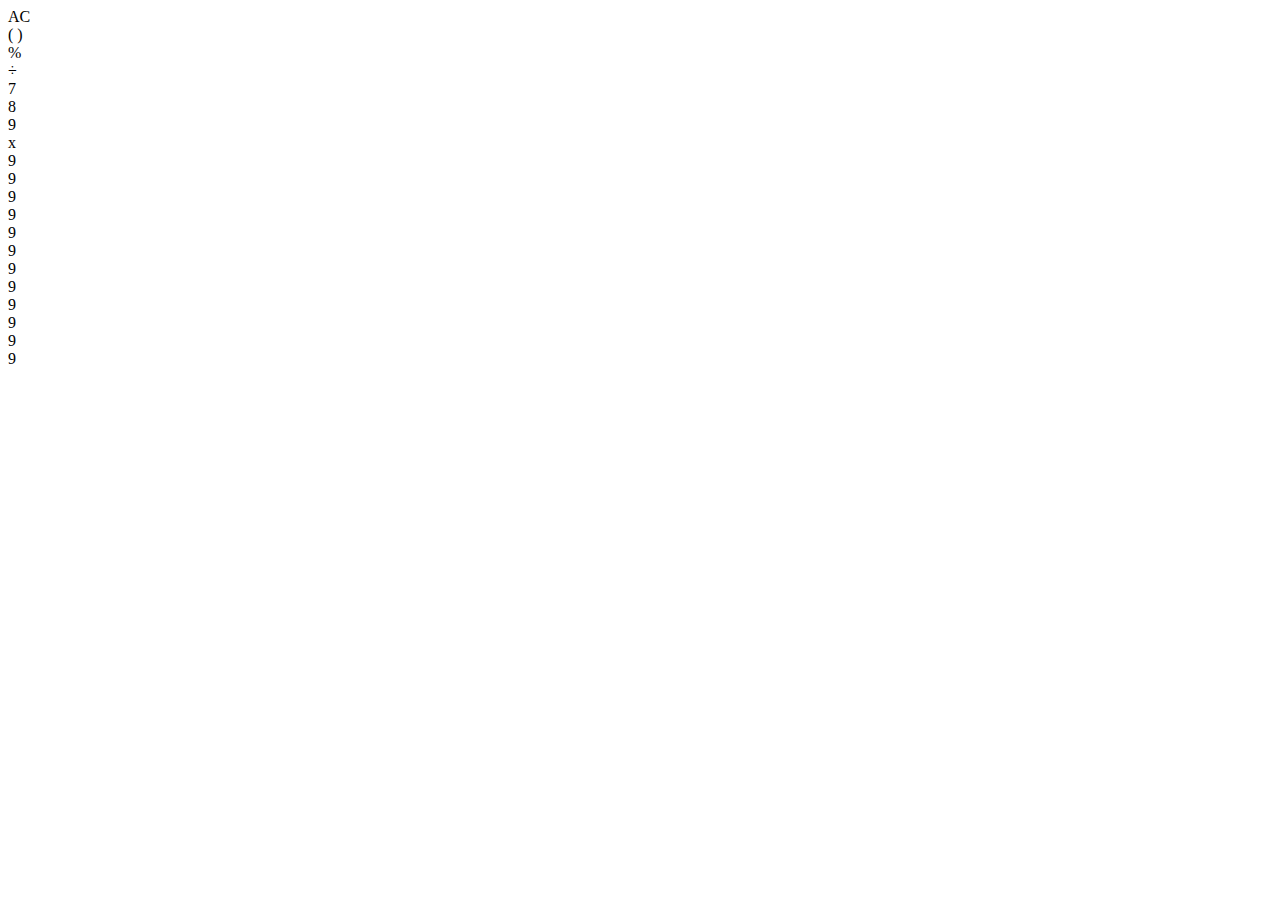
==== Calculator/index.html @ 83838cd2 "Calcualtor" ====
<!DOCTYPE html>
<html lang="en">
<head>
    <meta charset="UTF-8">
    <meta name="viewport" content="width=device-width, initial-scale=1.0">
    <title>Calculator using HTML, CSS Javascript</title>
    <link href="style.css" rel="stylesheet" type="text/css">
</head>
<body>
  <div class="app">
    <div class="calculator">
      <div class="display">
        <div class="content">
            <div class="input">

            </div>
            <div class="output"></div>
        </div>
      </div>
      <div class="keys">
        <div data-key="clear" class="key action">
           <span>AC</span>
        </div>

        <div data-key="brackets" class="key action">
            <span>( )</span>
         </div>

         <div data-key="%" class="key action">
            <span>%</span>
         </div>

         <div data-key="/" class="key operator">
            <span>÷</span>
         </div>

         <div data-key="7" class="key">
            <span>7</span>
         </div>

         <div data-key="8" class="key">
            <span>8</span>
         </div>

         <div data-key="9" class="key">
            <span>9</span>
         </div>

         <div data-key="*" class="key operator">
            <span>x</span>
         </div>

         <div data-key="9" class="key">
            <span>9</span>
         </div>

         <div data-key="9" class="key">
            <span>9</span>
         </div>

         <div data-key="9" class="key">
            <span>9</span>
         </div>

         <div data-key="9" class="key">
            <span>9</span>
         </div>

         <div data-key="9" class="key">
            <span>9</span>
         </div>

         <div data-key="9" class="key">
            <span>9</span>
         </div>

         <div data-key="9" class="key">
            <span>9</span>
         </div>

         <div data-key="9" class="key">
            <span>9</span>
         </div>

         <div data-key="9" class="key">
            <span>9</span>
         </div>

         <div data-key="9" class="key">
            <span>9</span>
         </div>

         <div data-key="9" class="key">
            <span>9</span>
         </div>

         <div data-key="9" class="key">
            <span>9</span>
         </div>

         


         
      </div>
    </div>
  </div>
    
    <script src="app.js"></script>
</body>
</html>
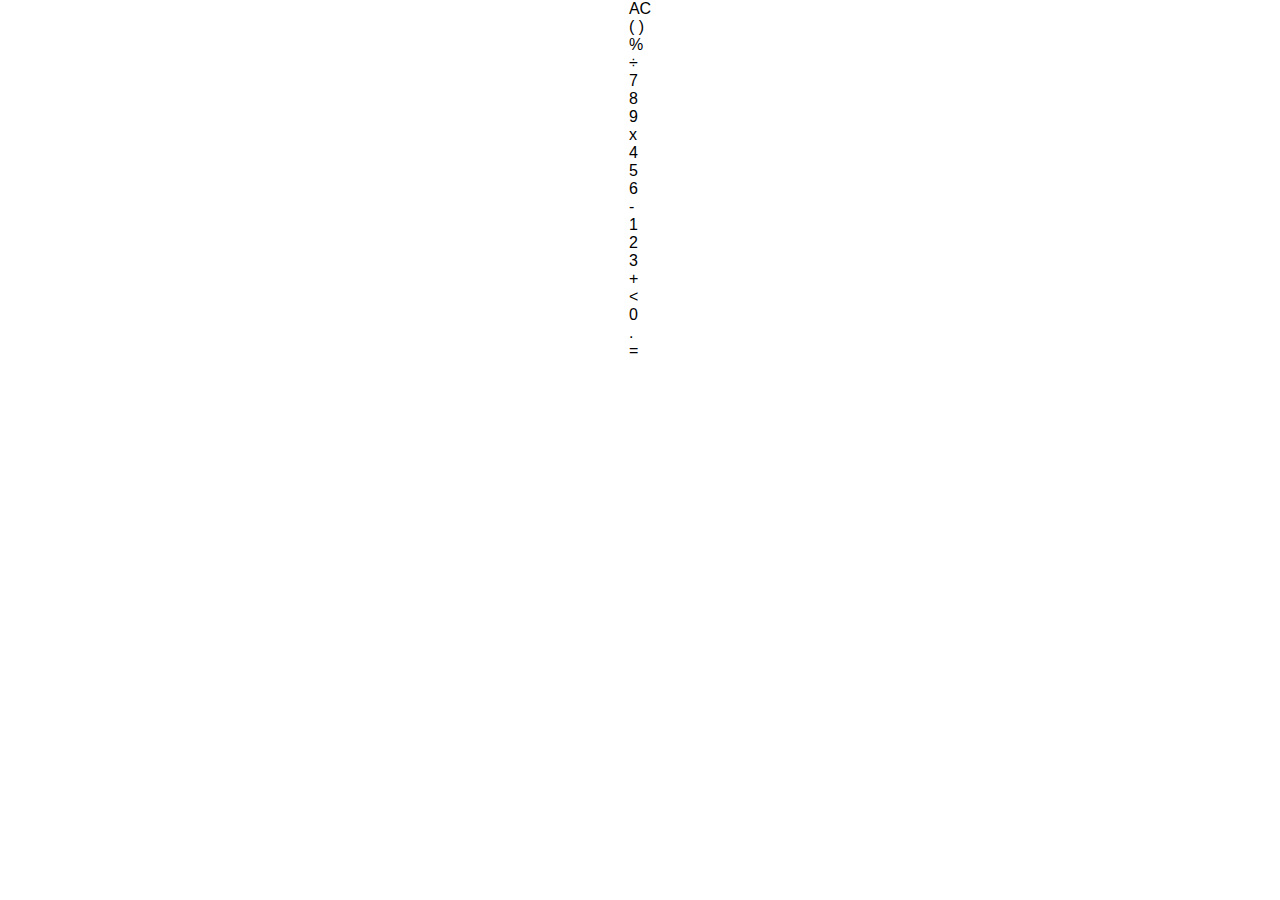
==== commit d316a176: "Calcualtor" ====
--- a/Calculator/index.html
+++ b/Calculator/index.html
@@ -50,52 +50,52 @@
             <span>x</span>
          </div>
 
-         <div data-key="9" class="key">
-            <span>9</span>
+         <div data-key="4" class="key">
+            <span>4</span>
          </div>
 
-         <div data-key="9" class="key">
-            <span>9</span>
+         <div data-key="5" class="key">
+            <span>5</span>
          </div>
 
-         <div data-key="9" class="key">
-            <span>9</span>
+         <div data-key="6" class="key">
+            <span>6</span>
          </div>
 
-         <div data-key="9" class="key">
-            <span>9</span>
+         <div data-key="-" class="key operator">
+            <span>-</span>
          </div>
 
-         <div data-key="9" class="key">
-            <span>9</span>
+         <div data-key="1" class="key">
+            <span>1</span>
          </div>
 
-         <div data-key="9" class="key">
-            <span>9</span>
+         <div data-key="2" class="key">
+            <span>2</span>
          </div>
 
-         <div data-key="9" class="key">
-            <span>9</span>
+         <div data-key="3" class="key">
+            <span>3</span>
          </div>
 
-         <div data-key="9" class="key">
-            <span>9</span>
+         <div data-key="+" class="key operator">
+            <span>+</span>
          </div>
 
-         <div data-key="9" class="key">
-            <span>9</span>
+         <div data-key="backspace" class="key action">
+            <span>&lt;</span>
          </div>
 
-         <div data-key="9" class="key">
-            <span>9</span>
+         <div data-key="0" class="key">
+            <span>0</span>
          </div>
 
-         <div data-key="9" class="key">
-            <span>9</span>
+         <div data-key="." class="key">
+            <span>.</span>
          </div>
 
-         <div data-key="9" class="key">
-            <span>9</span>
+         <div data-key="=" class="key operator">
+            <span>=</span>
          </div>
 
          
--- a/Calculator/style.css
+++ b/Calculator/style.css
@@ -0,0 +1,12 @@
+*{
+    margin: 0;
+    padding: 0;
+    box-sizing: border-box;
+    font-family: sans-serif;
+}
+
+.app{
+   display: flex;
+   justify-content: center;
+   align-items: center; 
+}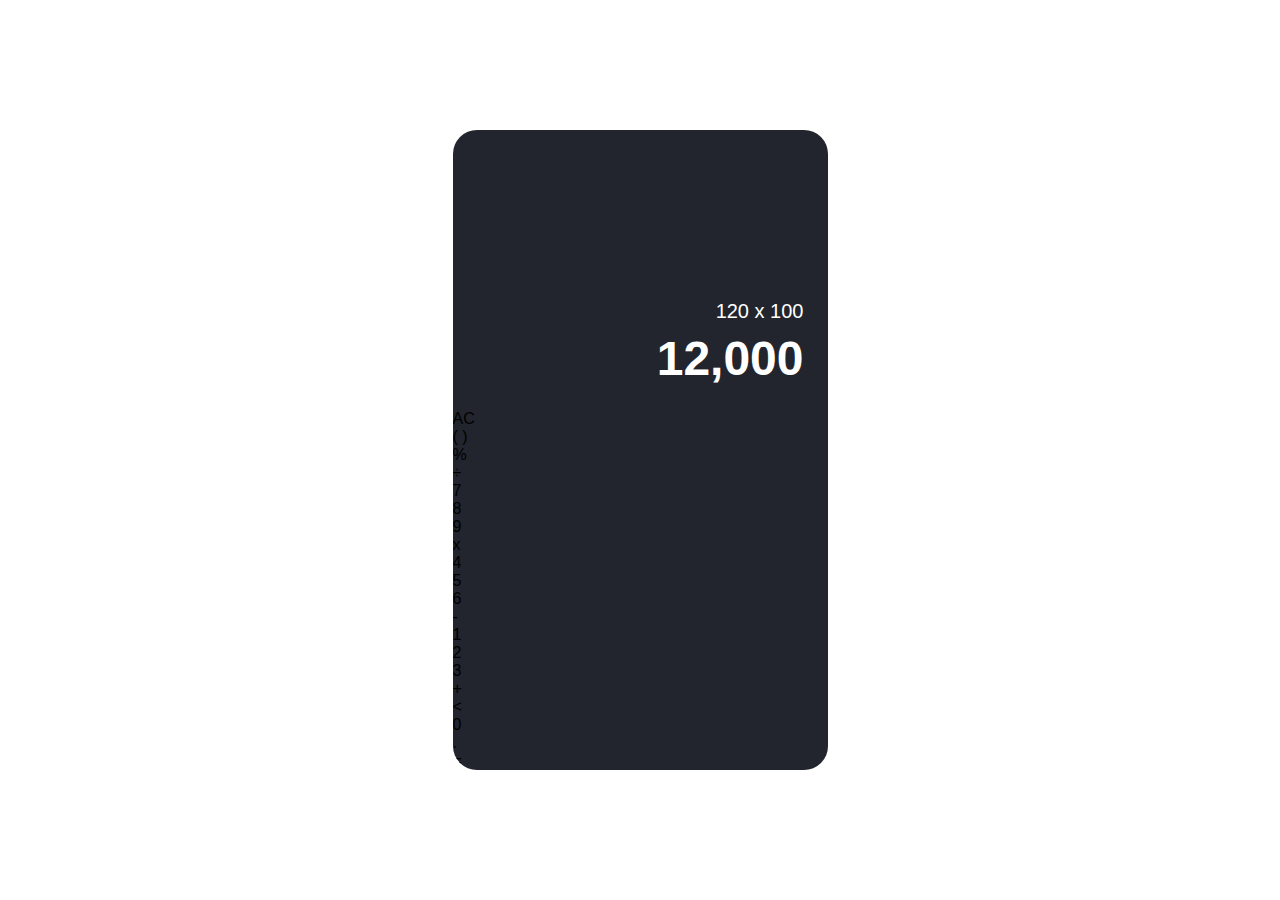
==== commit 5b121d70: "Calcualtor" ====
--- a/Calculator/index.html
+++ b/Calculator/index.html
@@ -11,10 +11,11 @@
     <div class="calculator">
       <div class="display">
         <div class="content">
-            <div class="input">
-
+            <div class="input">120
+              <span class="operator">x</span>
+              100
             </div>
-            <div class="output"></div>
+            <div class="output">12,000</div>
         </div>
       </div>
       <div class="keys">
--- a/Calculator/style.css
+++ b/Calculator/style.css
@@ -9,4 +9,45 @@
    display: flex;
    justify-content: center;
    align-items: center; 
+   height: 100vh;
+}
+
+.calculator{
+    background-color: #22252D;
+    width: 100%;
+    max-width: 375px;
+    min-height: 640px;
+    display: flex;
+    flex-direction: column;
+    border-radius: 1.5rem;
+    overflow: hidden;
+
+
+}
+
+.display{
+    min-height: 200px;
+    padding: 1.5rem;
+    display: flex;
+    justify-content: flex-end;
+    align-items: flex-end;
+    color: white;
+    text-align: right;
+    flex: 1 1 0%;
+
+}
+
+.display .input{
+    font-size: 1.25rem;
+    margin-bottom: 0.5rem;
+
+}
+
+.display .output{
+    font-size: 3rem;
+    font-weight: 700;
+    width: 100%;
+    max-width: 100%;
+    overflow: auto;
+
 }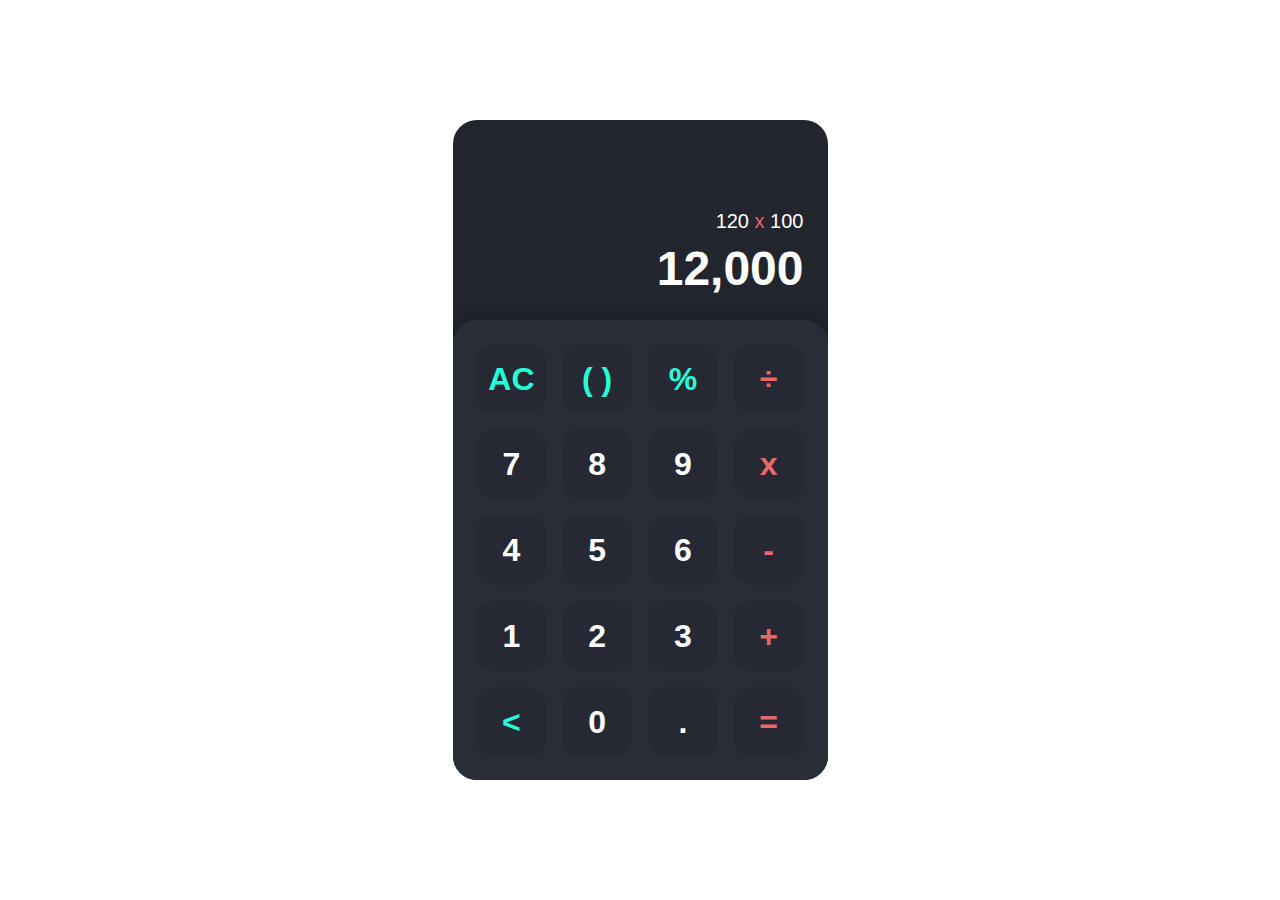
==== commit 6a895eae: "Calcualtor" ====
--- a/Calculator/index.html
+++ b/Calculator/index.html
@@ -27,7 +27,7 @@
             <span>( )</span>
          </div>
 
-         <div data-key="%" class="key action">
+         <div data-key="percent" class="key action">
             <span>%</span>
          </div>
 
--- a/Calculator/style.css
+++ b/Calculator/style.css
@@ -50,4 +50,61 @@
     max-width: 100%;
     overflow: auto;
 
-}+}
+
+.display .operator{
+    color: #EB6666;
+}
+
+.display .brackets
+.display .percent{
+    color: #26FED7;
+}
+
+.keys{
+    background-color:#292D36;
+    padding: 1.5rem;
+    border-radius: 1.5rem 1.5rem 0 0;
+    display: grid;
+    grid-template-columns: repeat(4, 1fr);
+    grid-template-rows: repeat(5, 1fr);
+    grid-gap: 1rem;
+    box-shadow: 0px -2px 16px rgba(0, 0, 0, 0.2);
+}
+
+.keys .key{
+    position: relative;
+    cursor: pointer;
+    display: block;
+    height: 0;
+    padding-top: 100%;
+    background-color: #262933;
+    border-radius: 1rem;
+    transition: 0.2s;
+    user-select: none;
+}
+
+.keys .key span{
+    position: absolute;
+    top: 50%;
+    left: 50%;
+    transform: translate(-50% , -50%);
+    font-size: 2rem;
+    font-weight: 700;
+    color: #fff;
+}
+
+.keys .key:hover{
+  box-shadow: inset 0px 0px 8px rgba(0, 0, 0, 0.2);
+}
+
+.keys .key.operator span{
+    color: #EB6666;
+} 
+
+.keys .key.action span{
+    color: #26FED7;
+}
+
+
+
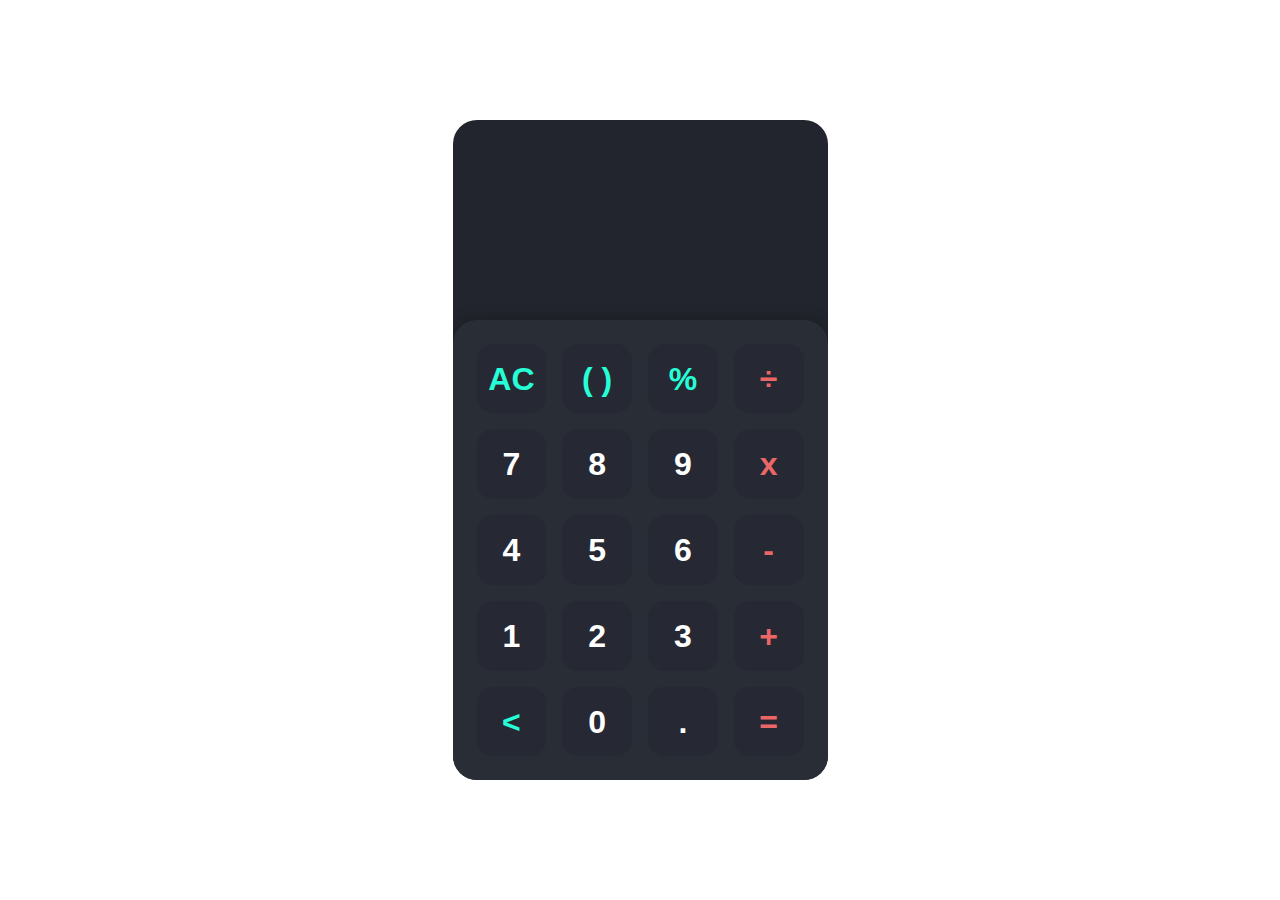
==== commit 82019a29: "Calcualtor" ====
--- a/Calculator/index.html
+++ b/Calculator/index.html
@@ -1,112 +1,104 @@
 <!DOCTYPE html>
 <html lang="en">
-<head>
-    <meta charset="UTF-8">
-    <meta name="viewport" content="width=device-width, initial-scale=1.0">
+  <head>
+    <meta charset="UTF-8" />
+    <meta name="viewport" content="width=device-width, initial-scale=1.0" />
     <title>Calculator using HTML, CSS Javascript</title>
-    <link href="style.css" rel="stylesheet" type="text/css">
-</head>
-<body>
-  <div class="app">
-    <div class="calculator">
-      <div class="display">
-        <div class="content">
-            <div class="input">120
-              <span class="operator">x</span>
-              100
-            </div>
-            <div class="output">12,000</div>
+    <link href="style.css" rel="stylesheet" type="text/css" />
+  </head>
+  <body>
+    <div class="app">
+      <div class="calculator">
+        <div class="display">
+          <div class="content">
+            <div class="input"></div>
+            <div class="output"></div>
+          </div>
+        </div>
+        <div class="keys">
+          <div data-key="clear" class="key action">
+            <span>AC</span>
+          </div>
+
+          <div data-key="brackets" class="key action">
+            <span>( )</span>
+          </div>
+
+          <div data-key="%" class="key action">
+            <span>%</span>
+          </div>
+
+          <div data-key="/" class="key operator">
+            <span>÷</span>
+          </div>
+
+          <div data-key="7" class="key">
+            <span>7</span>
+          </div>
+
+          <div data-key="8" class="key">
+            <span>8</span>
+          </div>
+
+          <div data-key="9" class="key">
+            <span>9</span>
+          </div>
+
+          <div data-key="*" class="key operator">
+            <span>x</span>
+          </div>
+
+          <div data-key="4" class="key">
+            <span>4</span>
+          </div>
+
+          <div data-key="5" class="key">
+            <span>5</span>
+          </div>
+
+          <div data-key="6" class="key">
+            <span>6</span>
+          </div>
+
+          <div data-key="-" class="key operator">
+            <span>-</span>
+          </div>
+
+          <div data-key="1" class="key">
+            <span>1</span>
+          </div>
+
+          <div data-key="2" class="key">
+            <span>2</span>
+          </div>
+
+          <div data-key="3" class="key">
+            <span>3</span>
+          </div>
+
+          <div data-key="+" class="key operator">
+            <span>+</span>
+          </div>
+
+          <div data-key="backspace" class="key action">
+            <span>&lt;</span>
+          </div>
+
+          <div data-key="0" class="key">
+            <span>0</span>
+          </div>
+
+          <div data-key="." class="key">
+            <span>.</span>
+          </div>
+
+          <div data-key="=" class="key operator">
+            <span>=</span>
+          </div>
         </div>
       </div>
-      <div class="keys">
-        <div data-key="clear" class="key action">
-           <span>AC</span>
-        </div>
+    </div>
 
-        <div data-key="brackets" class="key action">
-            <span>( )</span>
-         </div>
-
-         <div data-key="percent" class="key action">
-            <span>%</span>
-         </div>
-
-         <div data-key="/" class="key operator">
-            <span>÷</span>
-         </div>
-
-         <div data-key="7" class="key">
-            <span>7</span>
-         </div>
-
-         <div data-key="8" class="key">
-            <span>8</span>
-         </div>
-
-         <div data-key="9" class="key">
-            <span>9</span>
-         </div>
-
-         <div data-key="*" class="key operator">
-            <span>x</span>
-         </div>
-
-         <div data-key="4" class="key">
-            <span>4</span>
-         </div>
-
-         <div data-key="5" class="key">
-            <span>5</span>
-         </div>
-
-         <div data-key="6" class="key">
-            <span>6</span>
-         </div>
-
-         <div data-key="-" class="key operator">
-            <span>-</span>
-         </div>
-
-         <div data-key="1" class="key">
-            <span>1</span>
-         </div>
-
-         <div data-key="2" class="key">
-            <span>2</span>
-         </div>
-
-         <div data-key="3" class="key">
-            <span>3</span>
-         </div>
-
-         <div data-key="+" class="key operator">
-            <span>+</span>
-         </div>
-
-         <div data-key="backspace" class="key action">
-            <span>&lt;</span>
-         </div>
-
-         <div data-key="0" class="key">
-            <span>0</span>
-         </div>
-
-         <div data-key="." class="key">
-            <span>.</span>
-         </div>
-
-         <div data-key="=" class="key operator">
-            <span>=</span>
-         </div>
-
-         
-
-
-         
-      </div>
-    </div>
-  </div>
-    
     <script src="app.js"></script>
-</body>
-</html>+  </body>
+</html>
--- a/Calculator/style.css
+++ b/Calculator/style.css
@@ -1,110 +1,101 @@
-*{
-    margin: 0;
-    padding: 0;
-    box-sizing: border-box;
-    font-family: sans-serif;
+* {
+  margin: 0;
+  padding: 0;
+  box-sizing: border-box;
+  font-family: sans-serif;
 }
 
-.app{
-   display: flex;
-   justify-content: center;
-   align-items: center; 
-   height: 100vh;
+.app {
+  display: flex;
+  justify-content: center;
+  align-items: center;
+  height: 100vh;
 }
 
-.calculator{
-    background-color: #22252D;
-    width: 100%;
-    max-width: 375px;
-    min-height: 640px;
-    display: flex;
-    flex-direction: column;
-    border-radius: 1.5rem;
-    overflow: hidden;
-
-
+.calculator {
+  background-color: #22252d;
+  width: 100%;
+  max-width: 375px;
+  min-height: 640px;
+  display: flex;
+  flex-direction: column;
+  border-radius: 1.5rem;
+  overflow: hidden;
 }
 
-.display{
-    min-height: 200px;
-    padding: 1.5rem;
-    display: flex;
-    justify-content: flex-end;
-    align-items: flex-end;
-    color: white;
-    text-align: right;
-    flex: 1 1 0%;
-
+.display {
+  min-height: 200px;
+  padding: 1.5rem;
+  display: flex;
+  justify-content: flex-end;
+  align-items: flex-end;
+  color: white;
+  text-align: right;
+  flex: 1 1 0%;
 }
 
-.display .input{
-    font-size: 1.25rem;
-    margin-bottom: 0.5rem;
-
+.display .input {
+  font-size: 1.25rem;
+  margin-bottom: 0.5rem;
 }
 
-.display .output{
-    font-size: 3rem;
-    font-weight: 700;
-    width: 100%;
-    max-width: 100%;
-    overflow: auto;
-
+.display .output {
+  font-size: 3rem;
+  font-weight: 700;
+  width: 100%;
+  max-width: 100%;
+  overflow: auto;
 }
 
-.display .operator{
-    color: #EB6666;
+.display .operator {
+  color: #eb6666;
 }
 
-.display .brackets
-.display .percent{
-    color: #26FED7;
+.display .brackets .display .percent {
+  color: #26fed7;
 }
 
-.keys{
-    background-color:#292D36;
-    padding: 1.5rem;
-    border-radius: 1.5rem 1.5rem 0 0;
-    display: grid;
-    grid-template-columns: repeat(4, 1fr);
-    grid-template-rows: repeat(5, 1fr);
-    grid-gap: 1rem;
-    box-shadow: 0px -2px 16px rgba(0, 0, 0, 0.2);
+.keys {
+  background-color: #292d36;
+  padding: 1.5rem;
+  border-radius: 1.5rem 1.5rem 0 0;
+  display: grid;
+  grid-template-columns: repeat(4, 1fr);
+  grid-template-rows: repeat(5, 1fr);
+  grid-gap: 1rem;
+  box-shadow: 0px -2px 16px rgba(0, 0, 0, 0.2);
 }
 
-.keys .key{
-    position: relative;
-    cursor: pointer;
-    display: block;
-    height: 0;
-    padding-top: 100%;
-    background-color: #262933;
-    border-radius: 1rem;
-    transition: 0.2s;
-    user-select: none;
+.keys .key {
+  position: relative;
+  cursor: pointer;
+  display: block;
+  height: 0;
+  padding-top: 100%;
+  background-color: #262933;
+  border-radius: 1rem;
+  transition: 0.2s;
+  user-select: none;
 }
 
-.keys .key span{
-    position: absolute;
-    top: 50%;
-    left: 50%;
-    transform: translate(-50% , -50%);
-    font-size: 2rem;
-    font-weight: 700;
-    color: #fff;
+.keys .key span {
+  position: absolute;
+  top: 50%;
+  left: 50%;
+  transform: translate(-50%, -50%);
+  font-size: 2rem;
+  font-weight: 700;
+  color: #fff;
 }
 
-.keys .key:hover{
+.keys .key:hover {
   box-shadow: inset 0px 0px 8px rgba(0, 0, 0, 0.2);
 }
 
-.keys .key.operator span{
-    color: #EB6666;
-} 
-
-.keys .key.action span{
-    color: #26FED7;
+.keys .key.operator span {
+  color: #eb6666;
 }
 
-
-
+.keys .key.action span {
+  color: #26fed7;
+}
